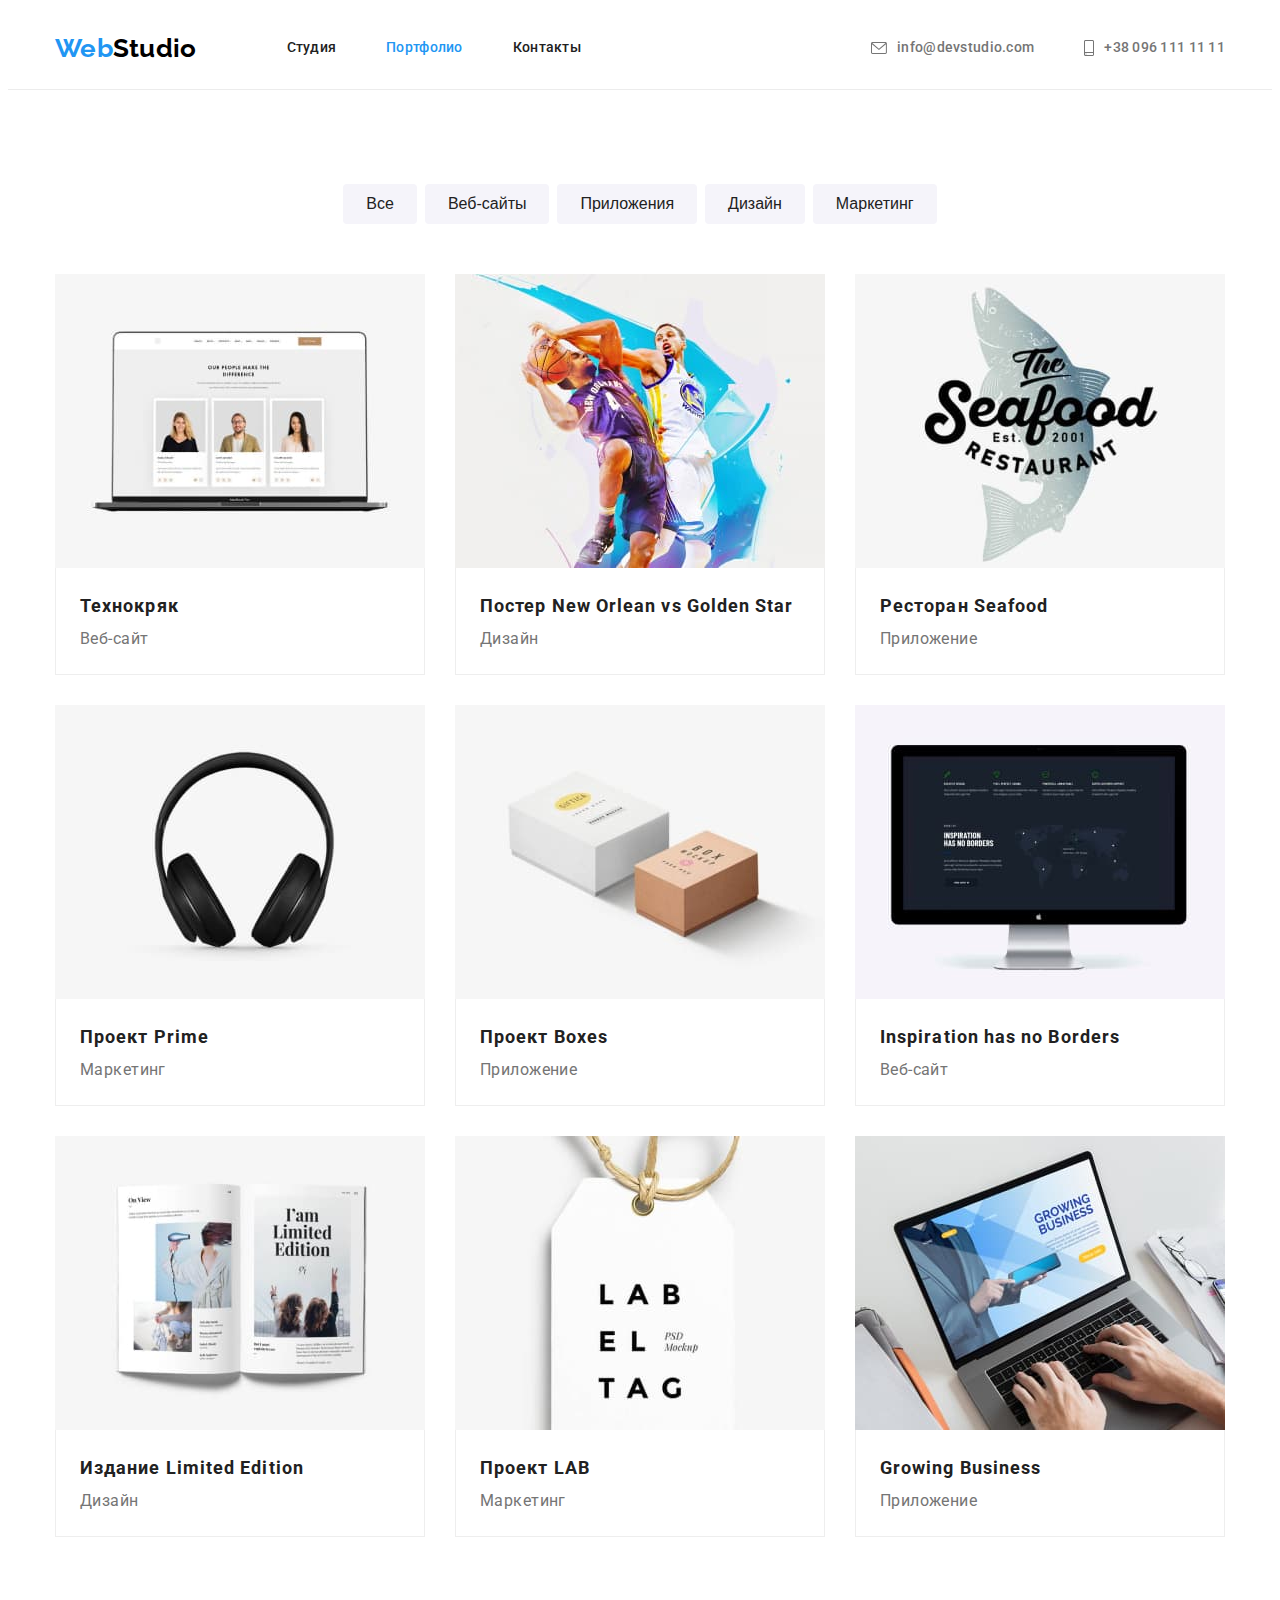
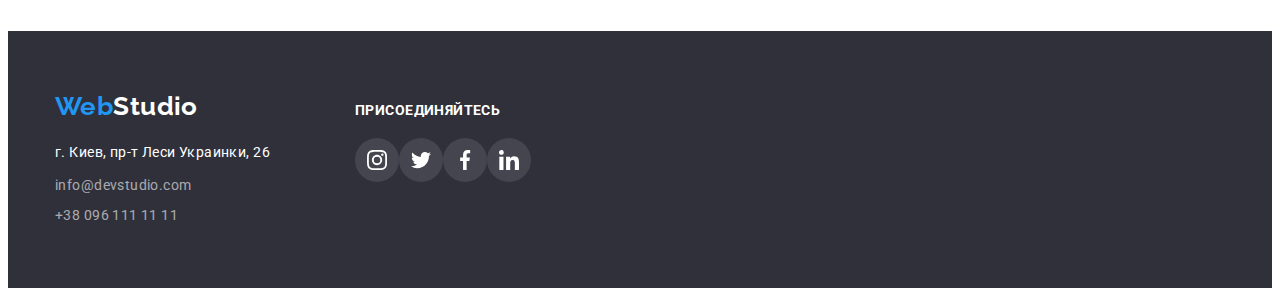
==== portfolio.html @ cb1f26fe "initial commit" ====
<!DOCTYPE html>
<html lang="ru">
  <head>
    <meta charset="UTF-8" />
    <meta http-equiv="X-UA-Compatible" content="IE=edge" />
    <meta name="viewport" content="width=device-width, initial-scale=1.0" />
    <link rel="preconnect" href="https://fonts.gstatic.com" />
    <link
      href="https://fonts.googleapis.com/css2?family=Raleway:wght@700&family=Roboto:wght@400;500;700;900&display=swap"
      rel="stylesheet"
    />
    <link
      rel="stylesheet"
      href="https://cdnjs.cloudflare.com/ajax/libs/modern-normalize/1.0.0/modern-normalize.min.css"
      integrity="sha512-ISS7cAi1PEhQ8jnbJpJZMd29NlhNj4AWYyLOSp2CE/CsHxTCu+r+t0D2yoJudVrd0/8fTVPUVDzY5Tvli75u/g=="
      crossorigin="anonymous"
    />
    <link rel="stylesheet" href="./css/styles.css" />
    <title>WebStudio | Портфолио</title>
  </head>
  <body>
    <header class="header">
      <div class="container">
        <nav class="navigation">
          <a class="logo link" href="./"><span class="accent">Web</span>Studio</a>
          <ul class="list menu">
            <li class="menu-item"><a class="link" href="./index.html">Студия</a></li>
            <li class="menu-item"><a class="link current" href="./portfolio.html">Портфолио</a></li>
            <li class="menu-item"><a class="link" href="">Контакты</a></li>
          </ul>
        </nav>
        <ul class="list contacts">
          <li class="contacts-item">
            <a class="link contacts-item-link" href="mailto:info@devstudio.com"
              ><svg width="16" height="12" class="icon contacts-icon icon-envelope">
                <use href="./images/icons/icons-bundle.svg#icon-envelope"></use>
              </svg>
              info@devstudio.com</a
            >
          </li>
          <li class="contacts-item">
            <a class="link contacts-item-link" href="tel:+380961111111"
              ><svg width="10" height="16" class="icon contacts-icon icon-smartphone">
                <use href="./images/icons/icons-bundle.svg#icon-smartphone"></use>
              </svg>
              +38 096 111 11 11</a
            >
          </li>
        </ul>
      </div>
    </header>
    <main>
      <section class="section">
        <div class="container">
          <h1 class="title visually-hidden">Портфолио</h1>
          <ul class="list filter-list">
            <li class="filter-list-item"><button class="button" type="button">Все</button></li>
            <li class="filter-list-item"><button class="button" type="button">Веб-сайты</button></li>
            <li class="filter-list-item"><button class="button" type="button">Приложения</button></li>
            <li class="filter-list-item"><button class="button" type="button">Дизайн</button></li>
            <li class="filter-list-item"><button class="button" type="button">Маркетинг</button></li>
          </ul>
          <ul class="list flex-grid projects-list">
            <li class="flex-grid-item project-item">
              <a class="link project-link" target="_blank" rel="noopener noreferer" href="">
                <img class="project-image" src="./images/portfolio/img-1.jpg" alt="ноутбук" />
                <div class="project-label">
                  <h2 class="project-name title">Технокряк</h2>
                  <p class="project-category">Веб-сайт</p>
                </div>
              </a>
            </li>
            <li class="flex-grid-item project-item">
              <a class="link project-link" target="_blank" rel="noopener noreferer" href="">
                <img class="project-image" src="./images/portfolio/img-2.jpg" alt="баскетболисты" width="370" />
                <div class="project-label">
                  <h2 class="project-name title">Постер New Orlean vs Golden Star</h2>
                  <p class="project-category">Дизайн</p>
                </div>
              </a>
            </li>
            <li class="flex-grid-item project-item">
              <a class="link project-link" target="_blank" rel="noopener noreferer" href="">
                <img class="project-image" src="./images/portfolio/img-3.jpg" alt="лого ресторана" width="370" />
                <div class="project-label">
                  <h2 class="project-name title">Ресторан Seafood</h2>
                  <p class="project-category">Приложение</p>
                </div>
              </a>
            </li>
            <li class="flex-grid-item project-item">
              <a class="link project-link" target="_blank" rel="noopener noreferer" href="">
                <img class="project-image" src="./images/portfolio/img-4.jpg" alt="наушники" width="370" />
                <div class="project-label">
                  <h2 class="project-name title">Проект Prime</h2>
                  <p class="project-category">Маркетинг</p>
                </div>
              </a>
            </li>
            <li class="flex-grid-item project-item">
              <a class="link project-link" target="_blank" rel="noopener noreferer" href="">
                <img class="project-image" src="./images/portfolio/img-5.jpg" alt="коробки" width="370" />
                <div class="project-label">
                  <h2 class="project-name title">Проект Boxes</h2>
                  <p class="project-category">Приложение</p>
                </div>
              </a>
            </li>
            <li class="flex-grid-item project-item">
              <a class="link project-link" target="_blank" rel="noopener noreferer" href="">
                <img class="project-image" src="./images/portfolio/img-6.jpg" alt="монитор" width="370" />
                <div class="project-label">
                  <h2 class="project-name title">Inspiration has no Borders</h2>
                  <p class="project-category">Веб-сайт</p>
                </div>
              </a>
            </li>
            <li class="flex-grid-item project-item">
              <a class="link project-link" target="_blank" rel="noopener noreferer" href="">
                <img class="project-image" src="./images/portfolio/img-7.jpg" alt="книга" width="370" />
                <div class="project-label">
                  <h2 class="project-name title">Издание Limited Edition</h2>
                  <p class="project-category">Дизайн</p>
                </div>
              </a>
            </li>
            <li class="flex-grid-item project-item">
              <a class="link project-link" target="_blank" rel="noopener noreferer" href="">
                <img class="project-image" src="./images/portfolio/img-8.jpg" alt="бирка" width="370" />
                <div class="project-label">
                  <h2 class="project-name title">Проект LAB</h2>
                  <p class="project-category">Маркетинг</p>
                </div>
              </a>
            </li>
            <li class="flex-grid-item project-item">
              <a class="link project-link" target="_blank" rel="noopener noreferer" href="">
                <img class="project-image" src="./images/portfolio/img-9.jpg" alt="ноутбук" width="370" />
                <div class="project-label">
                  <h2 class="project-name title">Growing Business</h2>
                  <p class="project-category">Приложение</p>
                </div>
              </a>
            </li>
          </ul>
        </div>
      </section>
    </main>
    <footer class="footer">
      <div class="container footer-container">
        <div class="address-container">
          <a class="logo link" href="./"><span class="accent">Web</span>Studio</a>
          <address class="address">
            <p class="address-item">г. Киев, пр-т Леси Украинки, 26</p>
            <ul class="list contacts">
              <li class="contacts-item">
                <a class="link" href="mailto:info@devstudio.com">info@devstudio.com</a>
              </li>
              <li class="contacts-item">
                <a class="link" href="tel:+380961111111">+38 096 111 11 11</a>
              </li>
            </ul>
          </address>
        </div>
        <div class="join-us-container">
          <h2 class="join-us-header">присоединяйтесь</h2>
          <div class="socials-container">
            <ul class="list socials-list">
              <li>
                <a href="#" target="_blank" rel="noopener noreferer" class="link social-icon-link">
                  <svg width="20" height="20" class="icon social-icon">
                    <use href="./images/icons/icons-bundle.svg#icon-instagram"></use>
                  </svg>
                </a>
              </li>
              <li>
                <a href="#" target="_blank" rel="noopener noreferer" class="link social-icon-link">
                  <svg width="20" height="20" class="icon social-icon">
                    <use href="./images/icons/icons-bundle.svg#icon-twitter"></use>
                  </svg>
                </a>
              </li>
              <li>
                <a href="#" target="_blank" rel="noopener noreferer" class="link social-icon-link">
                  <svg width="20" height="20" class="icon social-icon">
                    <use href="./images/icons/icons-bundle.svg#icon-facebook"></use>
                  </svg>
                </a>
              </li>
              <li>
                <a href="#" target="_blank" rel="noopener noreferer" class="link social-icon-link">
                  <svg width="20" height="20" class="icon social-icon">
                    <use href="./images/icons/icons-bundle.svg#icon-linkedin"></use>
                  </svg>
                </a>
              </li>
            </ul>
          </div>
        </div>
      </div>
    </footer>
  </body>
</html>
---- css/styles.css ----
:root {
  --accent-color: #2196f3;
  --logo-header-color: #000000;
  --title-text-color: #212121;
  --primary-text-color: #757575;
  --header-border-color: #ececec;
  --primary-icon-color: #afb1b8;
  --hero-overlay-background-color: rgba(47, 48, 58, 0.4);
  --portfolio-border-color: #eeeeee;
  --primary-button-text-color: #ffffff;
  --footer-secondary-text-color: rgba(255, 255, 255, 0.6);
  --footer-icon-background-color: rgba(255, 255, 255, 0.1);
  --background-primary-color: #ffffff;
  --background-secondary-color: #f5f4fa;
  --background-dark-primary-text-color: #ffffff;
  --background-dark-color: #2f303a;
  --logo-font-family: 'Raleway', sans-serif;
  --primary-font-family: 'Roboto', sans-serif;
  --flex-grid-margin: 30px;
}

html {
  box-sizing: border-box;
}

*,
*::before,
*::after {
  box-sizing: inherit;
}

body {
  font-family: var(--primary-font-family);
  font-size: 14px;
  line-height: 1.71;
  letter-spacing: 0.03em;

  color: var(--primary-text-color);
  background-color: var(--background-primary-color);
}

h1,
h2,
h3,
h4,
h5,
h6,
p {
  margin: 0;
}

img {
  display: block;
  max-width: 100%;
  height: auto;
}

.container {
  width: 1200px;
  margin: 0 auto;
  padding-left: 15px;
  padding-right: 15px;
}

.visually-hidden {
  position: absolute !important;
  clip: rect(1px, 1px, 1px, 1px);
  padding: 0 !important;
  border: 0 !important;
  height: 1px !important;
  width: 1px !important;
  overflow: hidden;
}

.title {
  margin: 0;
  padding: 0;
  color: var(--title-text-color);
}

.button {
  font-size: 16px;
  line-height: 1.62;
  font-weight: 500;
  display: inline-block;
  text-align: center;
  padding: 6px 22px;
  border: 1px solid transparent;
  border-radius: 4px;
  color: var(--title-text-color);
  background-color: var(--background-secondary-color);
  cursor: pointer;
}

.button.primary,
.button:focus,
.button:hover {
  border-color: var(--accent-color);
  color: var(--primary-button-text-color);
  background-color: var(--accent-color);
  box-shadow: 0px 3px 1px rgba(0, 0, 0, 0.1), 0px 1px 2px rgba(0, 0, 0, 0.08), 0px 2px 2px rgba(0, 0, 0, 0.12);
}

.link {
  color: inherit;
  text-decoration: none;
}

.link:hover,
.link:focus {
  color: var(--accent-color);
}

.list {
  list-style: none;
  padding-left: 0;
  margin: 0;
}

.logo {
  font-family: var(--logo-font-family);
  font-weight: 700;
  font-size: 26px;
  line-height: 1.19;

  color: var(--logo-header-color);
}

.accent,
.current {
  color: var(--accent-color);
}

.flex-grid {
  display: flex;
  flex-wrap: wrap;
  margin-top: calc(-1 * var(--flex-grid-margin));
  margin-left: calc(-1 * var(--flex-grid-margin));
}

.flex-grid-item {
  margin-top: var(--flex-grid-margin);
  margin-left: var(--flex-grid-margin);
}

.header {
  font-weight: 500;
  line-height: 1.14;
  letter-spacing: 0.02em;
  border-bottom: 1px solid var(--header-border-color);
}
.header > .container {
  display: flex;
  align-items: center;
  padding-top: 25px;
  padding-bottom: 25px;
}

.section {
  padding-top: 94px;
  padding-bottom: 94px;
}

.section-title {
  margin-bottom: 50px;
  font-size: 36px;
  line-height: 1.17;
  text-align: center;
}

.navigation {
  display: flex;
  margin-right: auto;
}

.navigation .logo {
  margin-right: 90px;
}
.menu {
  display: flex;
  align-items: center;
}

.contacts-item-link {
  display: flex;
  align-items: center;
}

.menu-item:not(:last-child),
.header .contacts-item:not(:last-child) {
  margin-right: 50px;
}

.header .contacts {
  display: flex;
  align-items: center;
}

.contacts-icon {
  --color3: currentColor;
  margin-right: 10px;
}

.logo.link:hover,
.logo.link:focus {
  color: inherit;
}
.navigation {
  color: var(--title-text-color);
}

.hero {
  padding-top: 200px;
  padding-bottom: 200px;
  max-width: 1600px;
  margin-left: auto;
  margin-right: auto;

  background-color: var(--background-dark-color);
  background-image: linear-gradient(
      to right,
      var(--hero-overlay-background-color),
      var(--hero-overlay-background-color)
    ),
    url('../images/hero-overlay.jpg');
  background-repeat: no-repeat;
  background-size: cover;
}

.hero .container {
  text-align: center;
  width: 700px;
}

.hero-title {
  margin-bottom: 30px;
  font-weight: 900;
  font-size: 44px;
  line-height: 1.36;
  letter-spacing: 0.06em;
  text-transform: uppercase;
  color: var(--background-dark-primary-text-color);
}

.button.hero-button {
  font-weight: 700;
  padding: 10px 32px;
  font-size: 16px;
  line-height: 1.87;
  letter-spacing: 0.06em;
  box-shadow: none;
}

.qualities.section {
  padding-bottom: 0;
}

.qualities-list-item {
  flex-basis: calc((100% - 4 * var(--flex-grid-margin)) / 4);
}

.qualities-list-item-title {
  margin-bottom: 10px;
  font-size: 14px;

  line-height: 1.14;
  letter-spacing: 0.03em;
  text-transform: uppercase;
}

.qualities-icon-container {
  display: flex;
  justify-content: center;
  padding-top: 25px;
  padding-bottom: 25px;
  margin-bottom: 30px;
  background-color: var(--background-secondary-color);
  border-radius: 4px;
}

.activities-list-item {
  flex-basis: calc((100% - 3 * var(--flex-grid-margin)) / 3);
}

.team {
  font-size: 16px;
  line-height: 1.19;
  text-align: center;
  background-color: var(--background-secondary-color);
}

.team-list-item {
  flex-basis: calc((100% - 4 * var(--flex-grid-margin)) / 4);
  background-color: var(--background-primary-color);
  box-shadow: 0px 1px 3px rgba(0, 0, 0, 0.12), 0px 1px 1px rgba(0, 0, 0, 0.14), 0px 2px 1px rgba(0, 0, 0, 0.2);
  border-radius: 0px 0px 4px 4px;
}

.person-label {
  padding: 30px 32px;
}

.person-name {
  font-weight: 500;
  margin-bottom: 10px;
}

.person-position {
  margin-bottom: 16px;
}

.person-socials-list {
  display: flex;
  justify-content: center;
}

.socials-list-item:not(:last-child) {
  margin-right: 10px;
}

.social-icon-link {
  display: flex;
  width: 44px;
  height: 44px;
  border-radius: 50%;
  align-items: center;
  justify-content: center;
  color: var(--primary-icon-color);
}

.social-icon-link:not(:last-child) {
}

.social-icon-link:hover,
.social-icon-link:focus {
  color: var(--background-primary-color);
  background-color: var(--accent-color);
}

.social-icon {
  --color4: currentColor;
}

.filter-list {
  display: flex;
  justify-content: center;
  margin-bottom: 50px;
  font-weight: 500;
  font-size: 16px;
  line-height: 1.62;
}

.filter-list-item:not(:last-child) {
  margin-right: 8px;
}

.project-label {
  padding: 20px 24px;
  border-right: 1px solid var(--portfolio-border-color);
  border-bottom: 1px solid var(--portfolio-border-color);
  border-left: 1px solid var(--portfolio-border-color);
}

.project-item {
  flex-basis: calc((100% - 3 * var(--flex-grid-margin)) / 3);
}

.project-link {
  display: block;
}

.project-link:hover,
.project-link:focus {
  color: inherit;
  box-shadow: 0px 1px 1px rgba(0, 0, 0, 0.12), 0px 4px 4px rgba(0, 0, 0, 0.06), 1px 4px 6px rgba(0, 0, 0, 0.16);
}

.project-name {
  font-size: 18px;
  line-height: 2;
  letter-spacing: 0.06em;
}

.project-category {
  font-size: 16px;
  line-height: 1.87;
}

.clients-list-item {
  flex-basis: calc((100% - 6 * var(--flex-grid-margin)) / 6);
}

.clients-list-item .link {
  display: flex;
  padding-top: 25px;
  padding-bottom: 25px;
  justify-content: center;

  border: 1px solid var(--primary-icon-color);
  border-radius: 4px;
  color: var(--primary-icon-color);
}

.clients-list-item .link:hover,
.clients-list-item .link:focus {
  border-color: var(--accent-color);
  color: var(--accent-color);
}
.client-logo-icon {
  --color4: currentColor;
}

.footer {
  padding-top: 60px;
  padding-bottom: 60px;
  color: var(--background-dark-primary-text-color);
  background-color: var(--background-dark-color);
}

.footer-container {
  display: flex;
  align-items: baseline;
}

.address-container {
  width: 270px;
  margin-right: 30px;
}

.footer .logo.link {
  color: inherit;
  display: inline-block;
  margin-bottom: 20px;
}

.address {
  color: var(--footer-secondary-text-color);
  font-style: normal;
}

.address-item {
  color: var(--background-dark-primary-text-color);
  margin-bottom: 9px;
}

.footer .contacts-item:not(:last-child) {
  margin-bottom: 6px;
}

.join-us-container {
  width: 270px;
}

.join-us-header {
  font-size: 14px;
  line-height: 1.14;
  text-transform: uppercase;
  margin-bottom: 20px;
}

.socials-list {
  display: flex;
}

.footer .social-icon-link {
  background-color: var(--footer-icon-background-color);
  color: var(--background-dark-primary-text-color);
}
.footer .social-icon-link:hover,
.footer .social-icon-link:focus {
  background-color: var(--accent-color);
}
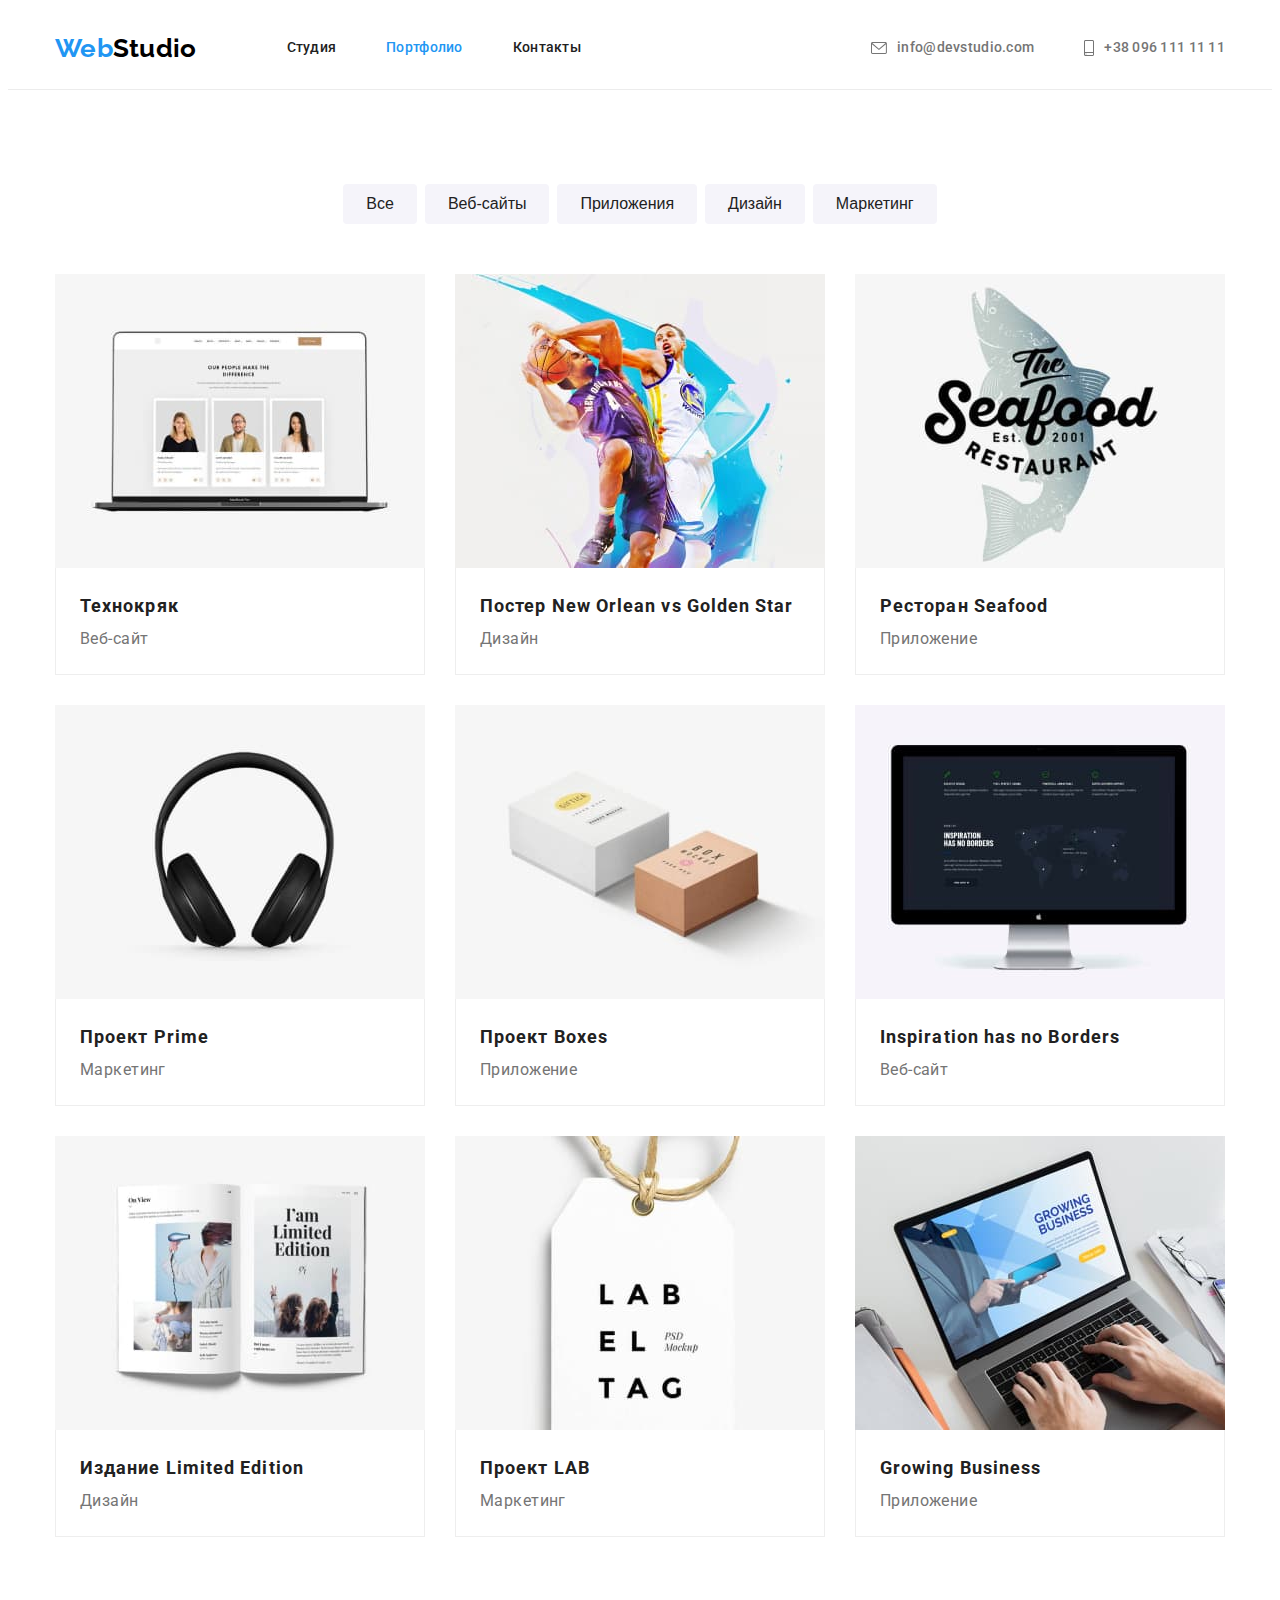
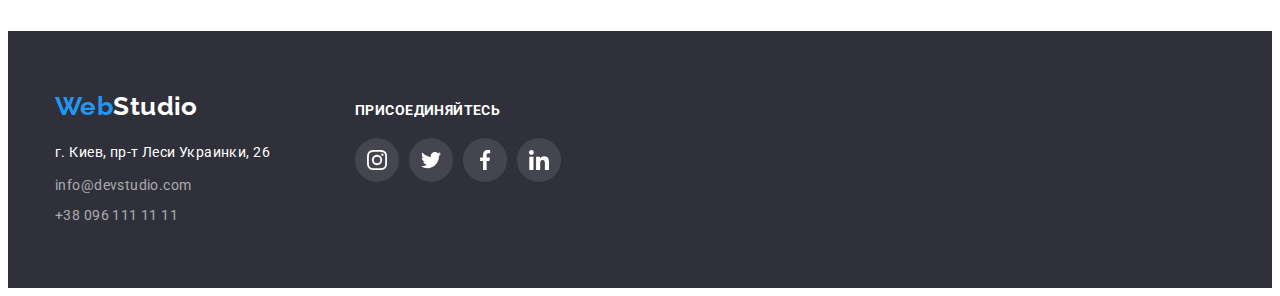
==== commit 12eb5246: "added focus, hover animations and modal script" ====
--- a/portfolio.html
+++ b/portfolio.html
@@ -164,38 +164,36 @@
         </div>
         <div class="join-us-container">
           <h2 class="join-us-header">присоединяйтесь</h2>
-          <div class="socials-container">
-            <ul class="list socials-list">
-              <li>
-                <a href="#" target="_blank" rel="noopener noreferer" class="link social-icon-link">
-                  <svg width="20" height="20" class="icon social-icon">
-                    <use href="./images/icons/icons-bundle.svg#icon-instagram"></use>
-                  </svg>
-                </a>
-              </li>
-              <li>
-                <a href="#" target="_blank" rel="noopener noreferer" class="link social-icon-link">
-                  <svg width="20" height="20" class="icon social-icon">
-                    <use href="./images/icons/icons-bundle.svg#icon-twitter"></use>
-                  </svg>
-                </a>
-              </li>
-              <li>
-                <a href="#" target="_blank" rel="noopener noreferer" class="link social-icon-link">
-                  <svg width="20" height="20" class="icon social-icon">
-                    <use href="./images/icons/icons-bundle.svg#icon-facebook"></use>
-                  </svg>
-                </a>
-              </li>
-              <li>
-                <a href="#" target="_blank" rel="noopener noreferer" class="link social-icon-link">
-                  <svg width="20" height="20" class="icon social-icon">
-                    <use href="./images/icons/icons-bundle.svg#icon-linkedin"></use>
-                  </svg>
-                </a>
-              </li>
-            </ul>
-          </div>
+          <ul class="list socials-list">
+            <li class="socials-list-item">
+              <a href="#" target="_blank" rel="noopener noreferer" class="link social-icon-link">
+                <svg width="20" height="20" class="icon social-icon">
+                  <use href="./images/icons/icons-bundle.svg#icon-instagram"></use>
+                </svg>
+              </a>
+            </li>
+            <li class="socials-list-item">
+              <a href="#" target="_blank" rel="noopener noreferer" class="link social-icon-link">
+                <svg width="20" height="20" class="icon social-icon">
+                  <use href="./images/icons/icons-bundle.svg#icon-twitter"></use>
+                </svg>
+              </a>
+            </li>
+            <li class="socials-list-item">
+              <a href="#" target="_blank" rel="noopener noreferer" class="link social-icon-link">
+                <svg width="20" height="20" class="icon social-icon">
+                  <use href="./images/icons/icons-bundle.svg#icon-facebook"></use>
+                </svg>
+              </a>
+            </li>
+            <li class="socials-list-item">
+              <a href="#" target="_blank" rel="noopener noreferer" class="link social-icon-link">
+                <svg width="20" height="20" class="icon social-icon">
+                  <use href="./images/icons/icons-bundle.svg#icon-linkedin"></use>
+                </svg>
+              </a>
+            </li>
+          </ul>
         </div>
       </div>
     </footer>
--- a/css/styles.css
+++ b/css/styles.css
@@ -90,6 +90,8 @@
   color: var(--title-text-color);
   background-color: var(--background-secondary-color);
   cursor: pointer;
+  transition: color 250ms cubic-bezier(0.4, 0, 0.2, 1), background-color 250ms cubic-bezier(0.4, 0, 0.2, 1),
+    border-color 250ms cubic-bezier(0.4, 0, 0.2, 1), box-shadow 250ms cubic-bezier(0.4, 0, 0.2, 1);
 }
 
 .button.primary,
@@ -104,6 +106,8 @@
 .link {
   color: inherit;
   text-decoration: none;
+  transition: color 250ms cubic-bezier(0.4, 0, 0.2, 1), background-color 250ms cubic-bezier(0.4, 0, 0.2, 1),
+    border-color 250ms cubic-bezier(0.4, 0, 0.2, 1), box-shadow 250ms cubic-bezier(0.4, 0, 0.2, 1);
 }
 
 .link:hover,
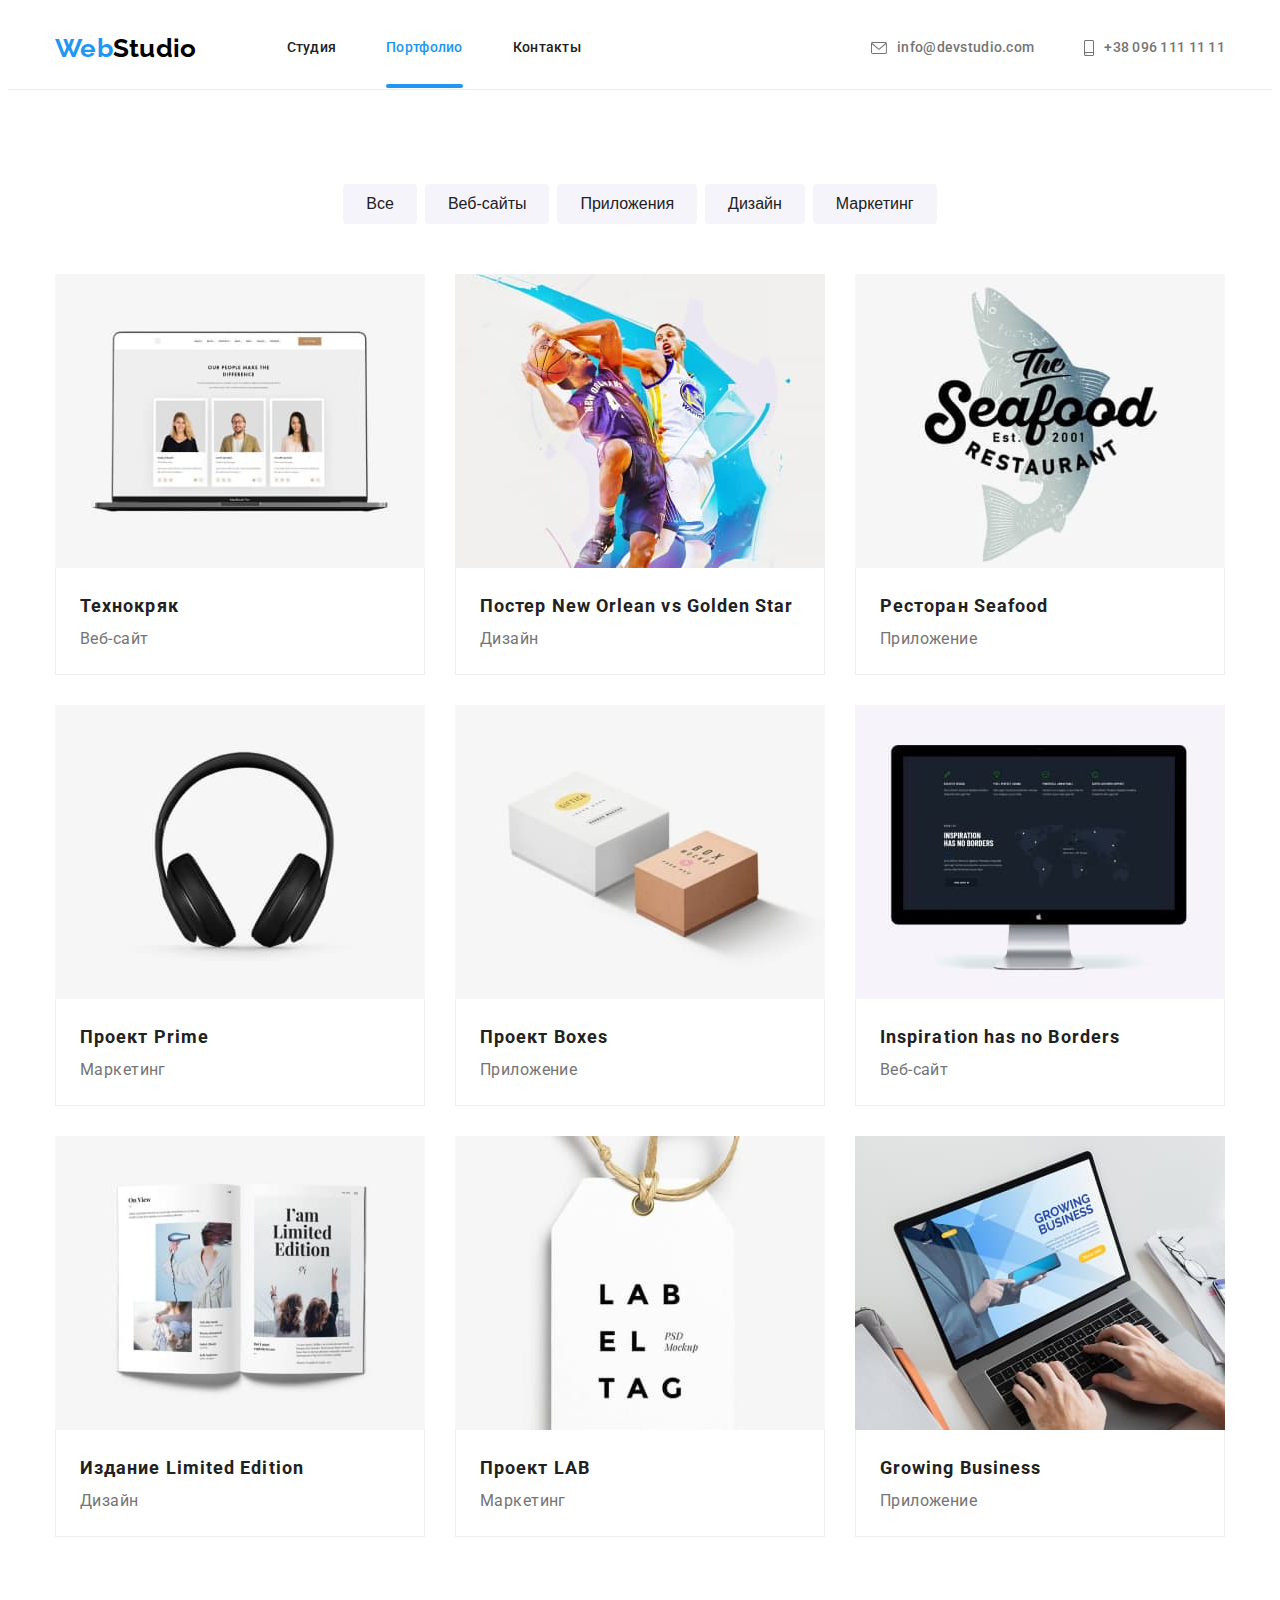
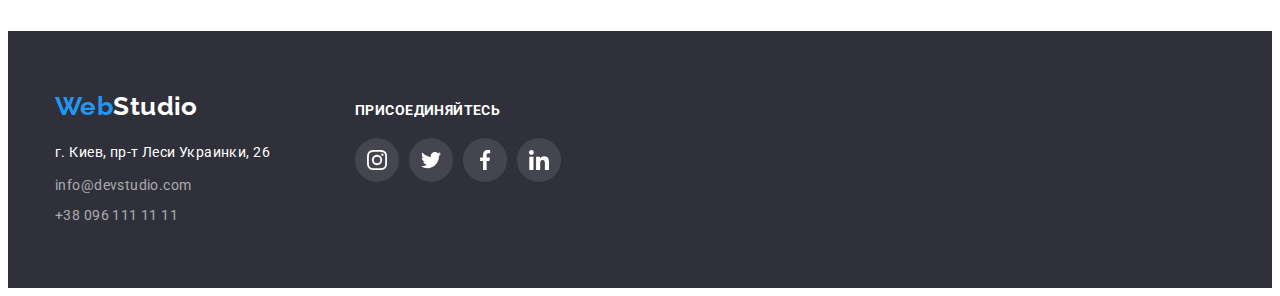
==== commit 239ebf94: "added animation and modal" ====
--- a/portfolio.html
+++ b/portfolio.html
@@ -63,7 +63,15 @@
           <ul class="list flex-grid projects-list">
             <li class="flex-grid-item project-item">
               <a class="link project-link" target="_blank" rel="noopener noreferer" href="">
-                <img class="project-image" src="./images/portfolio/img-1.jpg" alt="ноутбук" />
+                <div class="project-image-thumb">
+                  <img class="project-image" src="./images/portfolio/img-1.jpg" alt="ноутбук" />
+                  <div class="project-image-overlay">
+                    <p class="project-image-overlay-text">
+                      Технокряк это современная площадка распространения коронавируса. Компании используют эту платформу
+                      для цифрового шпионажа и атак на защищённые сервера конкурентов.
+                    </p>
+                  </div>
+                </div>
                 <div class="project-label">
                   <h2 class="project-name title">Технокряк</h2>
                   <p class="project-category">Веб-сайт</p>
--- a/css/styles.css
+++ b/css/styles.css
@@ -10,6 +10,7 @@
   --primary-button-text-color: #ffffff;
   --footer-secondary-text-color: rgba(255, 255, 255, 0.6);
   --footer-icon-background-color: rgba(255, 255, 255, 0.1);
+  --backdrop-background-color: rgba(0, 0, 0, 0.2);
   --background-primary-color: #ffffff;
   --background-secondary-color: #f5f4fa;
   --background-dark-primary-text-color: #ffffff;
@@ -185,6 +186,21 @@
   align-items: center;
 }
 
+.menu-item {
+  position: relative;
+}
+
+.menu-item .current::after {
+  content: '';
+  display: block;
+  position: absolute;
+  bottom: -32px;
+  height: 4px;
+  width: 100%;
+  border-radius: 2px;
+  background-color: var(--accent-color);
+}
+
 .contacts-item-link {
   display: flex;
   align-items: center;
@@ -255,6 +271,57 @@
   box-shadow: none;
 }
 
+.backdrop {
+  position: fixed;
+  top: 0;
+  left: 0;
+  height: 100vh;
+  width: 100vw;
+  opacity: 1;
+  background-color: var(--backdrop-background-color);
+}
+
+.backdrop.is-hidden {
+  pointer-events: none;
+  opacity: 0;
+  visibility: hidden;
+}
+
+.modal {
+  position: absolute;
+  top: 50%;
+  left: 50%;
+  transform: translate(-50%, -50%) scale(1);
+  width: 530px;
+  min-height: 580px;
+  background-color: var(--background-primary-color);
+  box-shadow: 0px 1px 3px rgba(0, 0, 0, 0.12), 0px 1px 1px rgba(0, 0, 0, 0.14), 0px 2px 1px rgba(0, 0, 0, 0.2);
+  border-radius: 4px;
+  opacity: 1;
+  transition: transform 250ms cubic-bezier(0.4, 0, 0.2, 1), opacity 250ms cubic-bezier(0.4, 0, 0.2, 1);
+}
+
+.backdrop.is-hidden .modal {
+  transform: translate(-50%, -50%) scale(0.9);
+  opacity: 0;
+}
+
+.modal-button {
+  position: absolute;
+  display: flex;
+  align-items: center;
+  justify-content: center;
+  top: 8px;
+  right: 8px;
+  height: 30px;
+  width: 30px;
+  padding: 0;
+  border-radius: 50%;
+  border: 1px solid rgba(0, 0, 0, 0.1);
+  background-color: transparent;
+  cursor: pointer;
+}
+
 .qualities.section {
   padding-bottom: 0;
 }
@@ -369,6 +436,28 @@
   flex-basis: calc((100% - 3 * var(--flex-grid-margin)) / 3);
 }
 
+.project-image-thumb {
+  position: relative;
+  overflow: hidden;
+}
+
+.project-image-overlay {
+  padding: 24px;
+  display: flex;
+  align-items: center;
+  position: absolute;
+  top: 0;
+  left: 0;
+  height: 100%;
+  width: 100%;
+  font-size: 18px;
+  line-height: 1.56;
+  color: var(--background-dark-primary-text-color);
+  background-color: rgba(33, 150, 243, 0.9);
+  transform: translatey(100%);
+  transition: transform 250ms cubic-bezier(0.4, 0, 0.2, 1);
+}
+
 .project-link {
   display: block;
 }
@@ -377,6 +466,10 @@
 .project-link:focus {
   color: inherit;
   box-shadow: 0px 1px 1px rgba(0, 0, 0, 0.12), 0px 4px 4px rgba(0, 0, 0, 0.06), 1px 4px 6px rgba(0, 0, 0, 0.16);
+}
+.project-link:hover .project-image-overlay,
+.project-link:focus .project-image-overlay {
+  transform: translatey(0);
 }
 
 .project-name {
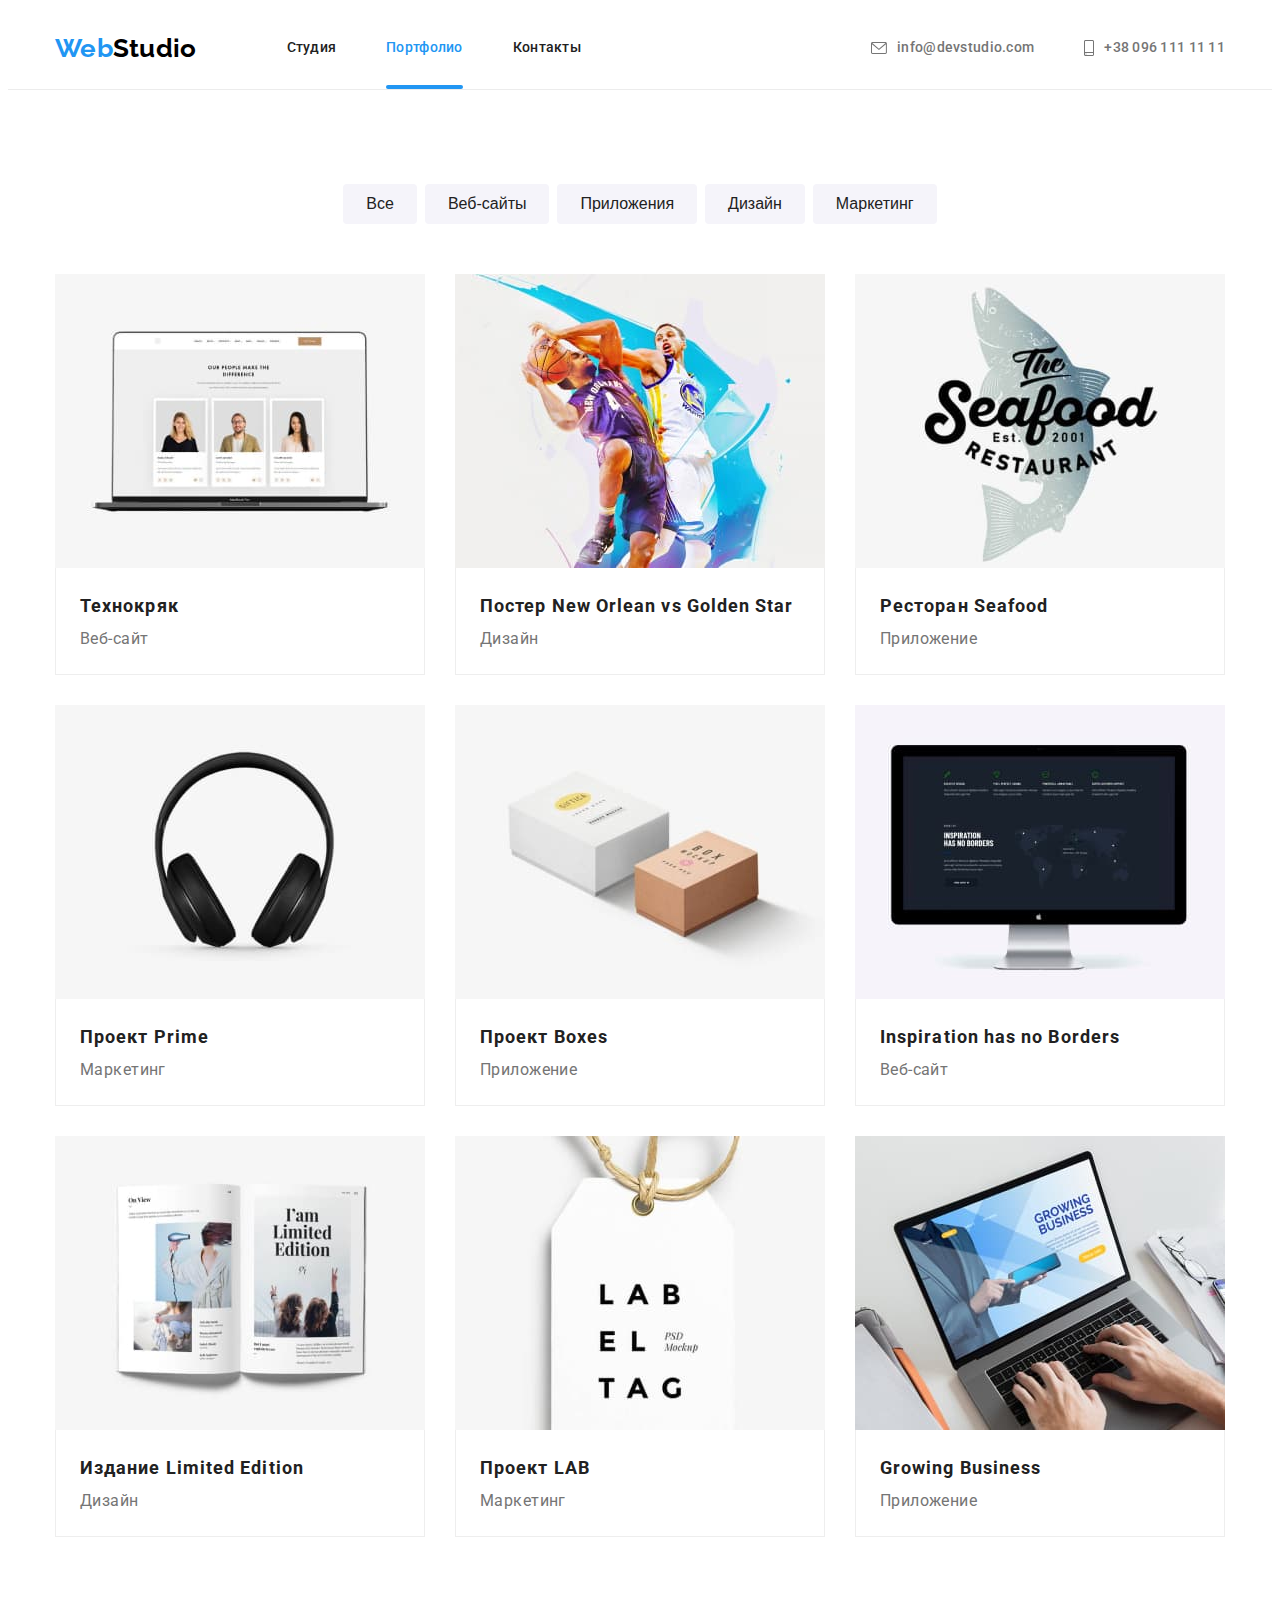
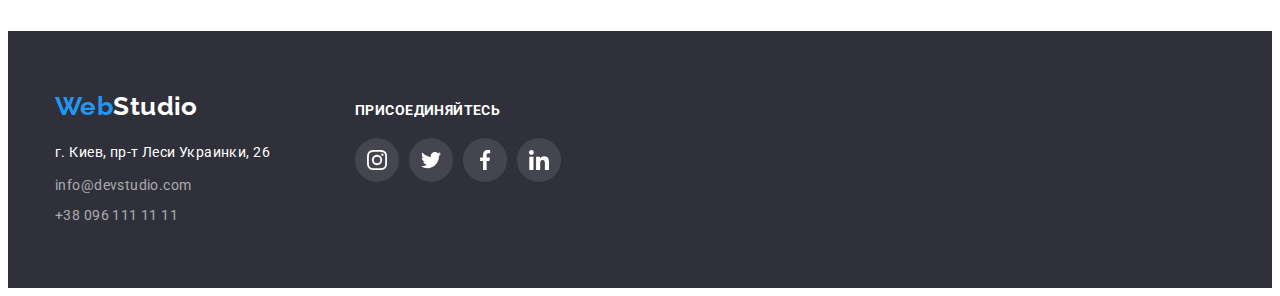
==== commit 319de6e8: "splited animation for header and footer" ====
--- a/portfolio.html
+++ b/portfolio.html
@@ -24,14 +24,14 @@
         <nav class="navigation">
           <a class="logo link" href="./"><span class="accent">Web</span>Studio</a>
           <ul class="list menu">
-            <li class="menu-item"><a class="link" href="./index.html">Студия</a></li>
-            <li class="menu-item"><a class="link current" href="./portfolio.html">Портфолио</a></li>
-            <li class="menu-item"><a class="link" href="">Контакты</a></li>
+            <li class="menu-item"><a class="link header-link" href="./index.html">Студия</a></li>
+            <li class="menu-item"><a class="link header-link current" href="./portfolio.html">Портфолио</a></li>
+            <li class="menu-item"><a class="link header-link" href="">Контакты</a></li>
           </ul>
         </nav>
         <ul class="list contacts">
           <li class="contacts-item">
-            <a class="link contacts-item-link" href="mailto:info@devstudio.com"
+            <a class="link header-link contacts-item-link" href="mailto:info@devstudio.com"
               ><svg width="16" height="12" class="icon contacts-icon icon-envelope">
                 <use href="./images/icons/icons-bundle.svg#icon-envelope"></use>
               </svg>
@@ -39,7 +39,7 @@
             >
           </li>
           <li class="contacts-item">
-            <a class="link contacts-item-link" href="tel:+380961111111"
+            <a class="link header-link contacts-item-link" href="tel:+380961111111"
               ><svg width="10" height="16" class="icon contacts-icon icon-smartphone">
                 <use href="./images/icons/icons-bundle.svg#icon-smartphone"></use>
               </svg>
@@ -80,7 +80,15 @@
             </li>
             <li class="flex-grid-item project-item">
               <a class="link project-link" target="_blank" rel="noopener noreferer" href="">
-                <img class="project-image" src="./images/portfolio/img-2.jpg" alt="баскетболисты" width="370" />
+                <div class="project-image-thumb">
+                  <img class="project-image" src="./images/portfolio/img-2.jpg" alt="баскетболисты" width="370" />
+                  <div class="project-image-overlay">
+                    <p class="project-image-overlay-text">
+                      Lorem ipsum dolor sit amet, consectetur adipisicing elit. Nam a facilis quis accusamus eum
+                      deserunt?
+                    </p>
+                  </div>
+                </div>
                 <div class="project-label">
                   <h2 class="project-name title">Постер New Orlean vs Golden Star</h2>
                   <p class="project-category">Дизайн</p>
@@ -89,7 +97,15 @@
             </li>
             <li class="flex-grid-item project-item">
               <a class="link project-link" target="_blank" rel="noopener noreferer" href="">
-                <img class="project-image" src="./images/portfolio/img-3.jpg" alt="лого ресторана" width="370" />
+                <div class="project-image-thumb">
+                  <img class="project-image" src="./images/portfolio/img-3.jpg" alt="лого ресторана" width="370" />
+                  <div class="project-image-overlay">
+                    <p class="project-image-overlay-text">
+                      Lorem ipsum dolor sit amet, consectetur adipisicing elit. Nam a facilis quis accusamus eum
+                      deserunt?
+                    </p>
+                  </div>
+                </div>
                 <div class="project-label">
                   <h2 class="project-name title">Ресторан Seafood</h2>
                   <p class="project-category">Приложение</p>
@@ -98,7 +114,15 @@
             </li>
             <li class="flex-grid-item project-item">
               <a class="link project-link" target="_blank" rel="noopener noreferer" href="">
-                <img class="project-image" src="./images/portfolio/img-4.jpg" alt="наушники" width="370" />
+                <div class="project-image-thumb">
+                  <img class="project-image" src="./images/portfolio/img-4.jpg" alt="наушники" width="370" />
+                  <div class="project-image-overlay">
+                    <p class="project-image-overlay-text">
+                      Lorem ipsum dolor sit amet, consectetur adipisicing elit. Nam a facilis quis accusamus eum
+                      deserunt?
+                    </p>
+                  </div>
+                </div>
                 <div class="project-label">
                   <h2 class="project-name title">Проект Prime</h2>
                   <p class="project-category">Маркетинг</p>
@@ -107,7 +131,15 @@
             </li>
             <li class="flex-grid-item project-item">
               <a class="link project-link" target="_blank" rel="noopener noreferer" href="">
-                <img class="project-image" src="./images/portfolio/img-5.jpg" alt="коробки" width="370" />
+                <div class="project-image-thumb">
+                  <img class="project-image" src="./images/portfolio/img-5.jpg" alt="коробки" width="370" />
+                  <div class="project-image-overlay">
+                    <p class="project-image-overlay-text">
+                      Lorem ipsum dolor sit amet, consectetur adipisicing elit. Nam a facilis quis accusamus eum
+                      deserunt?
+                    </p>
+                  </div>
+                </div>
                 <div class="project-label">
                   <h2 class="project-name title">Проект Boxes</h2>
                   <p class="project-category">Приложение</p>
@@ -116,7 +148,15 @@
             </li>
             <li class="flex-grid-item project-item">
               <a class="link project-link" target="_blank" rel="noopener noreferer" href="">
-                <img class="project-image" src="./images/portfolio/img-6.jpg" alt="монитор" width="370" />
+                <div class="project-image-thumb">
+                  <img class="project-image" src="./images/portfolio/img-6.jpg" alt="монитор" width="370" />
+                  <div class="project-image-overlay">
+                    <p class="project-image-overlay-text">
+                      Lorem ipsum dolor sit amet, consectetur adipisicing elit. Nam a facilis quis accusamus eum
+                      deserunt?
+                    </p>
+                  </div>
+                </div>
                 <div class="project-label">
                   <h2 class="project-name title">Inspiration has no Borders</h2>
                   <p class="project-category">Веб-сайт</p>
@@ -125,7 +165,15 @@
             </li>
             <li class="flex-grid-item project-item">
               <a class="link project-link" target="_blank" rel="noopener noreferer" href="">
-                <img class="project-image" src="./images/portfolio/img-7.jpg" alt="книга" width="370" />
+                <div class="project-image-thumb">
+                  <img class="project-image" src="./images/portfolio/img-7.jpg" alt="книга" width="370" />
+                  <div class="project-image-overlay">
+                    <p class="project-image-overlay-text">
+                      Lorem ipsum dolor sit amet, consectetur adipisicing elit. Nam a facilis quis accusamus eum
+                      deserunt?
+                    </p>
+                  </div>
+                </div>
                 <div class="project-label">
                   <h2 class="project-name title">Издание Limited Edition</h2>
                   <p class="project-category">Дизайн</p>
@@ -134,7 +182,15 @@
             </li>
             <li class="flex-grid-item project-item">
               <a class="link project-link" target="_blank" rel="noopener noreferer" href="">
-                <img class="project-image" src="./images/portfolio/img-8.jpg" alt="бирка" width="370" />
+                <div class="project-image-thumb">
+                  <img class="project-image" src="./images/portfolio/img-8.jpg" alt="бирка" width="370" />
+                  <div class="project-image-overlay">
+                    <p class="project-image-overlay-text">
+                      Lorem ipsum dolor sit amet, consectetur adipisicing elit. Nam a facilis quis accusamus eum
+                      deserunt?
+                    </p>
+                  </div>
+                </div>
                 <div class="project-label">
                   <h2 class="project-name title">Проект LAB</h2>
                   <p class="project-category">Маркетинг</p>
@@ -143,7 +199,15 @@
             </li>
             <li class="flex-grid-item project-item">
               <a class="link project-link" target="_blank" rel="noopener noreferer" href="">
-                <img class="project-image" src="./images/portfolio/img-9.jpg" alt="ноутбук" width="370" />
+                <div class="project-image-thumb">
+                  <img class="project-image" src="./images/portfolio/img-9.jpg" alt="ноутбук" width="370" />
+                  <div class="project-image-overlay">
+                    <p class="project-image-overlay-text">
+                      Lorem ipsum dolor sit amet, consectetur adipisicing elit. Nam a facilis quis accusamus eum
+                      deserunt?
+                    </p>
+                  </div>
+                </div>
                 <div class="project-label">
                   <h2 class="project-name title">Growing Business</h2>
                   <p class="project-category">Приложение</p>
@@ -162,10 +226,10 @@
             <p class="address-item">г. Киев, пр-т Леси Украинки, 26</p>
             <ul class="list contacts">
               <li class="contacts-item">
-                <a class="link" href="mailto:info@devstudio.com">info@devstudio.com</a>
+                <a class="link footer-link" href="mailto:info@devstudio.com">info@devstudio.com</a>
               </li>
               <li class="contacts-item">
-                <a class="link" href="tel:+380961111111">+38 096 111 11 11</a>
+                <a class="link footer-link" href="tel:+380961111111">+38 096 111 11 11</a>
               </li>
             </ul>
           </address>
--- a/css/styles.css
+++ b/css/styles.css
@@ -18,6 +18,10 @@
   --logo-font-family: 'Raleway', sans-serif;
   --primary-font-family: 'Roboto', sans-serif;
   --flex-grid-margin: 30px;
+  --animate-color: color 250ms cubic-bezier(0.4, 0, 0.2, 1);
+  --animate-background-color: background-color 250ms cubic-bezier(0.4, 0, 0.2, 1);
+  --animate-border-color: border-color 250ms cubic-bezier(0.4, 0, 0.2, 1);
+  --animate-shadow: box-shadow 250ms cubic-bezier(0.4, 0, 0.2, 1);
 }
 
 html {
@@ -107,8 +111,8 @@
 .link {
   color: inherit;
   text-decoration: none;
-  transition: color 250ms cubic-bezier(0.4, 0, 0.2, 1), background-color 250ms cubic-bezier(0.4, 0, 0.2, 1),
-    border-color 250ms cubic-bezier(0.4, 0, 0.2, 1), box-shadow 250ms cubic-bezier(0.4, 0, 0.2, 1);
+  /* transition: color 250ms cubic-bezier(0.4, 0, 0.2, 1), background-color 250ms cubic-bezier(0.4, 0, 0.2, 1),
+    border-color 250ms cubic-bezier(0.4, 0, 0.2, 1), box-shadow 250ms cubic-bezier(0.4, 0, 0.2, 1); */
 }
 
 .link:hover,
@@ -154,11 +158,17 @@
   letter-spacing: 0.02em;
   border-bottom: 1px solid var(--header-border-color);
 }
+
 .header > .container {
   display: flex;
   align-items: center;
   padding-top: 25px;
   padding-bottom: 25px;
+}
+
+.header-link,
+.footer-link {
+  transition: var(--animate-color);
 }
 
 .section {
@@ -194,7 +204,7 @@
   content: '';
   display: block;
   position: absolute;
-  bottom: -32px;
+  bottom: -33px;
   height: 4px;
   width: 100%;
   border-radius: 2px;
@@ -279,12 +289,12 @@
   width: 100vw;
   opacity: 1;
   background-color: var(--backdrop-background-color);
+  transition: opacity 250ms cubic-bezier(0.4, 0, 0.2, 1);
 }
 
 .backdrop.is-hidden {
   pointer-events: none;
   opacity: 0;
-  visibility: hidden;
 }
 
 .modal {
@@ -297,13 +307,11 @@
   background-color: var(--background-primary-color);
   box-shadow: 0px 1px 3px rgba(0, 0, 0, 0.12), 0px 1px 1px rgba(0, 0, 0, 0.14), 0px 2px 1px rgba(0, 0, 0, 0.2);
   border-radius: 4px;
-  opacity: 1;
-  transition: transform 250ms cubic-bezier(0.4, 0, 0.2, 1), opacity 250ms cubic-bezier(0.4, 0, 0.2, 1);
+  transition: transform 250ms cubic-bezier(0.4, 0, 0.2, 1);
 }
 
 .backdrop.is-hidden .modal {
   transform: translate(-50%, -50%) scale(0.9);
-  opacity: 0;
 }
 
 .modal-button {
@@ -351,6 +359,27 @@
 
 .activities-list-item {
   flex-basis: calc((100% - 3 * var(--flex-grid-margin)) / 3);
+  position: relative;
+}
+
+.activity-overlay {
+  position: absolute;
+  bottom: 0;
+  width: 100%;
+  min-height: 70px;
+  display: flex;
+  justify-content: center;
+  align-items: center;
+  background-color: rgba(47, 48, 58, 0.8);
+}
+
+.activity-title {
+  font-size: 14px;
+  line-height: 1.143;
+
+  text-transform: uppercase;
+
+  color: var(--background-dark-primary-text-color);
 }
 
 .team {
@@ -397,6 +426,7 @@
   align-items: center;
   justify-content: center;
   color: var(--primary-icon-color);
+  transition: var(--animate-color), var(--animate-background-color);
 }
 
 .social-icon-link:not(:last-child) {
@@ -487,7 +517,7 @@
   flex-basis: calc((100% - 6 * var(--flex-grid-margin)) / 6);
 }
 
-.clients-list-item .link {
+.clients-logo-link {
   display: flex;
   padding-top: 25px;
   padding-bottom: 25px;
@@ -496,10 +526,11 @@
   border: 1px solid var(--primary-icon-color);
   border-radius: 4px;
   color: var(--primary-icon-color);
-}
-
-.clients-list-item .link:hover,
-.clients-list-item .link:focus {
+  transition: var(--animate-color), var(--animate-border-color);
+}
+
+.clients-logo-link:hover,
+.clients-logo-link:focus {
   border-color: var(--accent-color);
   color: var(--accent-color);
 }
